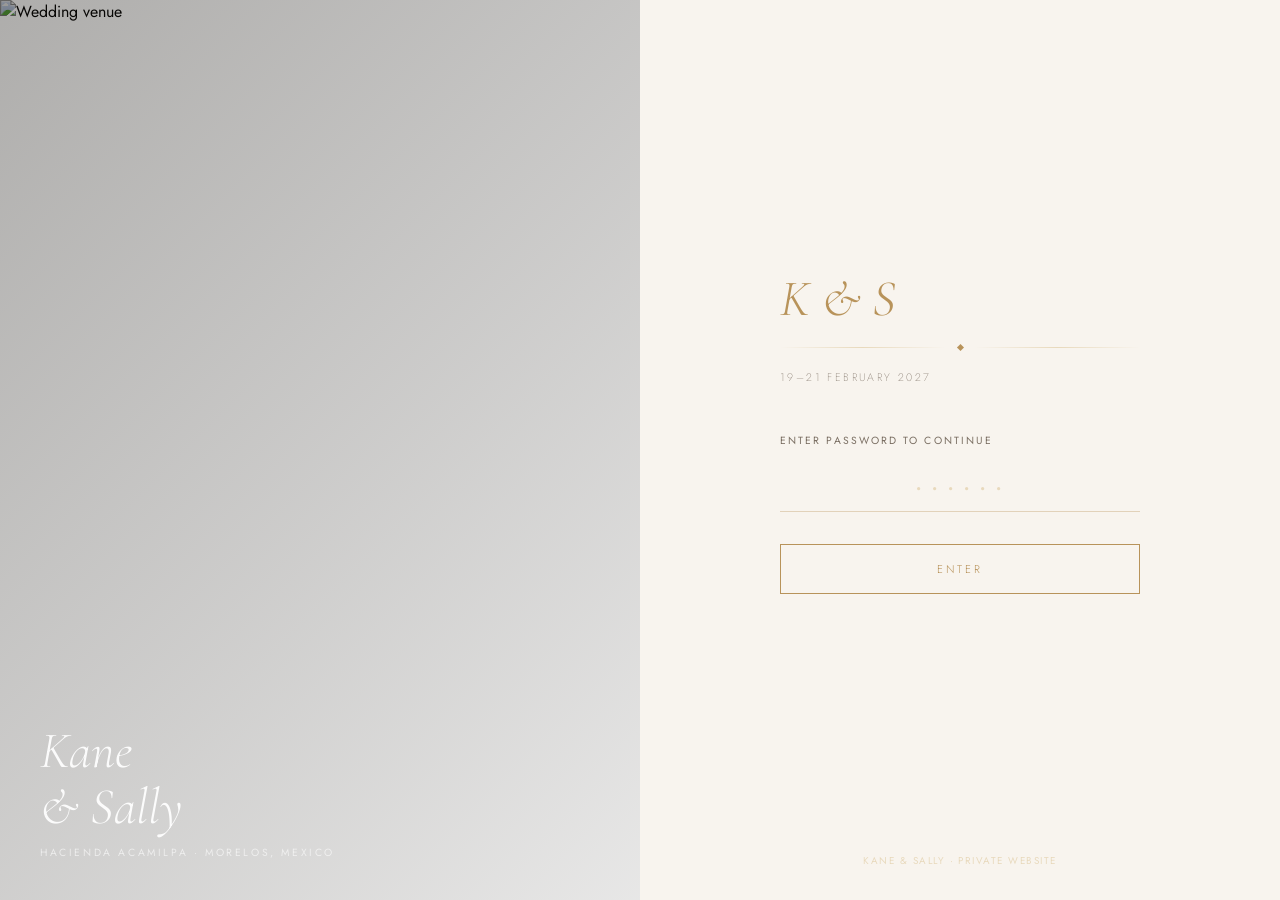
==== index.html @ 2819835e "added" ====
<!DOCTYPE html>
<html lang="en">
<head>
<meta charset="UTF-8">
<meta name="viewport" content="width=device-width, initial-scale=1.0">
<title>Kane & Sally — February 2027</title>
<link rel="preconnect" href="https://fonts.googleapis.com">
<link href="https://fonts.googleapis.com/css2?family=Cormorant+Garamond:ital,wght@0,300;0,400;1,300;1,400&family=Jost:wght@200;300;400&display=swap" rel="stylesheet">
<style>
  *, *::before, *::after { box-sizing: border-box; margin: 0; padding: 0; }
  :root {
    --cream: #f8f4ee;
    --gold: #b8935a;
    --text: #2e2820;
    --text-light: #7a6e62;
    --champagne: #e8d9bc;
  }

  html, body {
    height: 100%;
    font-family: 'Jost', sans-serif;
  }

  .split {
    display: grid;
    grid-template-columns: 1fr 1fr;
    height: 100vh;
  }

  /* Left — full bleed image */
  .split-img {
    position: relative;
    overflow: hidden;
  }

  .split-img img {
    width: 100%;
    height: 100%;
    object-fit: cover;
    display: block;
    filter: brightness(0.88);
  }

  .split-img-overlay {
    position: absolute;
    inset: 0;
    background: linear-gradient(135deg, rgba(23,20,15,0.35) 0%, rgba(23,20,15,0.1) 100%);
  }

  .split-img-caption {
    position: absolute;
    bottom: 2.5rem;
    left: 2.5rem;
    right: 2.5rem;
  }

  .split-img-caption p {
    font-family: 'Cormorant Garamond', serif;
    font-size: clamp(2rem, 4vw, 3.5rem);
    font-weight: 300;
    font-style: italic;
    color: rgba(255,255,255,0.92);
    line-height: 1.1;
  }

  .split-img-caption span {
    font-size: 0.65rem;
    letter-spacing: 0.25em;
    text-transform: uppercase;
    color: rgba(255,255,255,0.6);
    display: block;
    margin-top: 0.6rem;
  }

  /* Right — password form */
  .split-form {
    background: var(--cream);
    display: flex;
    flex-direction: column;
    align-items: center;
    justify-content: center;
    padding: 4rem 4rem;
    position: relative;
  }

  .form-inner {
    width: 100%;
    max-width: 360px;
    animation: fadeUp 1s 0.2s ease forwards;
    opacity: 0;
  }

  @keyframes fadeUp {
    from { opacity: 0; transform: translateY(20px); }
    to { opacity: 1; transform: translateY(0); }
  }

  .monogram {
    font-family: 'Cormorant Garamond', serif;
    font-size: 3.2rem;
    font-weight: 300;
    font-style: italic;
    color: var(--gold);
    line-height: 1;
    margin-bottom: 0.4rem;
  }

  .divider {
    display: flex;
    align-items: center;
    gap: 0.8rem;
    margin: 1.2rem 0;
  }
  .dl { flex: 1; height: 1px; background: linear-gradient(to right, transparent, var(--champagne), transparent); }
  .dd { width: 5px; height: 5px; background: var(--gold); transform: rotate(45deg); flex-shrink: 0; }

  .date-text {
    font-size: 0.68rem;
    letter-spacing: 0.22em;
    text-transform: uppercase;
    color: var(--text-light);
    margin-bottom: 3rem;
    font-weight: 200;
  }

  .field-label {
    font-size: 0.65rem;
    letter-spacing: 0.2em;
    text-transform: uppercase;
    color: var(--text-light);
    margin-bottom: 0.8rem;
    display: block;
  }

  .pw-input {
    width: 100%;
    background: transparent;
    border: none;
    border-bottom: 1px solid rgba(184,147,90,0.35);
    padding: 0.65rem 0;
    font-family: 'Cormorant Garamond', serif;
    font-size: 1.5rem;
    font-weight: 300;
    color: var(--text);
    text-align: center;
    letter-spacing: 0.4em;
    outline: none;
    transition: border-color 0.3s;
    margin-bottom: 2rem;
  }
  .pw-input:focus { border-bottom-color: var(--gold); }
  .pw-input::placeholder { color: var(--champagne); font-size: 1.1rem; letter-spacing: 0.2em; }

  .enter-btn {
    width: 100%;
    background: transparent;
    border: 1px solid var(--gold);
    color: var(--gold);
    font-family: 'Jost', sans-serif;
    font-weight: 300;
    font-size: 0.7rem;
    letter-spacing: 0.28em;
    text-transform: uppercase;
    padding: 1rem 0;
    cursor: pointer;
    transition: all 0.3s;
  }
  .enter-btn:hover { background: var(--gold); color: var(--cream); }

  .error {
    margin-top: 1rem;
    font-size: 0.72rem;
    letter-spacing: 0.08em;
    color: #a06060;
    text-align: center;
    min-height: 1.2em;
    opacity: 0;
    transition: opacity 0.3s;
  }
  .error.show { opacity: 1; }

  .byline {
    position: absolute;
    bottom: 2rem;
    left: 0; right: 0;
    text-align: center;
    font-size: 0.62rem;
    letter-spacing: 0.15em;
    text-transform: uppercase;
    color: var(--champagne);
  }

  /* Mobile: stack */
  @media (max-width: 768px) {
    .split { grid-template-columns: 1fr; }
    .split-img {
      height: 42vh;
      min-height: 280px;
    }
    .split-form { padding: 3rem 2rem; min-height: 60vh; }
    .byline { display: none; }
  }
</style>
</head>
<body>

<div class="split">
  <!-- Image side -->
  <div class="split-img">
    <img src="https://res.cloudinary.com/dpimgh4xr/image/upload/f_auto,q_auto/v1777608502/CD73E17E-4E59-4FBE-90DE-6FC5A399BDF2_skcbq9.jpg" alt="Wedding venue" loading="eager">
    <div class="split-img-overlay"></div>
    <div class="split-img-caption">
      <p>Kane<br>& Sally</p>
      <span>Hacienda Acamilpa · Morelos, Mexico</span>
    </div>
  </div>

  <!-- Form side -->
  <div class="split-form">
    <div class="form-inner">
      <div class="monogram">K & S</div>
      <div class="divider">
        <div class="dl"></div>
        <div class="dd"></div>
        <div class="dl"></div>
      </div>
      <p class="date-text">19–21 February 2027</p>

      <label class="field-label">Enter Password to Continue</label>
      <input class="pw-input" type="password" id="pw" placeholder="• • • • • •" autocomplete="off">
      <button class="enter-btn" onclick="check()">Enter</button>
      <p class="error" id="err">Incorrect password. Please try again.</p>
    </div>
    <p class="byline">Kane & Sally · Private Website</p>
  </div>
</div>

<script>
  const PW = "kaneandsally2027";
  document.getElementById('pw').addEventListener('keydown', e => { if (e.key === 'Enter') check(); });
  function check() {
    if (document.getElementById('pw').value.trim().toLowerCase() === PW) {
      sessionStorage.setItem('ks_auth', '1');
      window.location.href = 'home.html';
    } else {
      const e = document.getElementById('err');
      e.classList.add('show');
      document.getElementById('pw').value = '';
      setTimeout(() => e.classList.remove('show'), 3500);
    }
  }
</script>
</body>
</html>
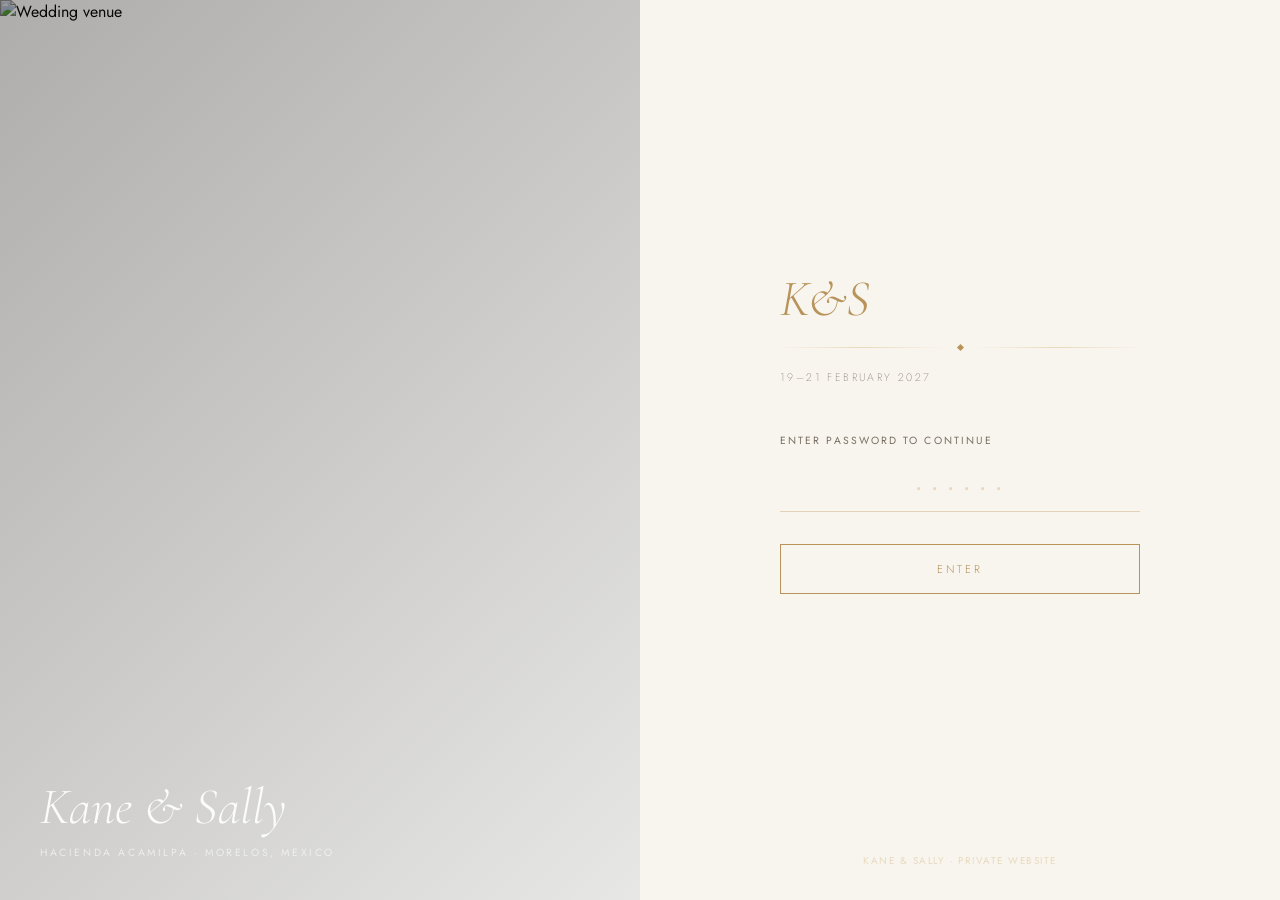
==== commit 7f4f533e: "added" ====
--- a/index.html
+++ b/index.html
@@ -1,6 +1,7 @@
 <!DOCTYPE html>
 <html lang="en">
 <head>
+ <link rel="icon" type="image/x-icon" href="https://res.cloudinary.com/dpimgh4xr/image/upload/v1777608802/846DFB2B-A18A-42CA-AA18-19705B0B5626_k5jyuo.heic">
 <meta charset="UTF-8">
 <meta name="viewport" content="width=device-width, initial-scale=1.0">
 <title>Kane & Sally — February 2027</title>
@@ -207,10 +208,10 @@
 <div class="split">
   <!-- Image side -->
   <div class="split-img">
-    <img src="https://res.cloudinary.com/dpimgh4xr/image/upload/f_auto,q_auto/v1777608502/CD73E17E-4E59-4FBE-90DE-6FC5A399BDF2_skcbq9.jpg" alt="Wedding venue" loading="eager">
+    <img src="https://res.cloudinary.com/dpimgh4xr/image/upload/f_auto,q_auto/v1777702785/5E6A915D-43A2-4F9D-8821-68DF07D0498F_nkkvhz.jpg" alt="Wedding venue" loading="eager">
     <div class="split-img-overlay"></div>
     <div class="split-img-caption">
-      <p>Kane<br>& Sally</p>
+      <p>Kane & Sally</p>
       <span>Hacienda Acamilpa · Morelos, Mexico</span>
     </div>
   </div>
@@ -218,7 +219,7 @@
   <!-- Form side -->
   <div class="split-form">
     <div class="form-inner">
-      <div class="monogram">K & S</div>
+      <div class="monogram">K&S</div>
       <div class="divider">
         <div class="dl"></div>
         <div class="dd"></div>
@@ -251,4 +252,4 @@
   }
 </script>
 </body>
-</html>+</html>
